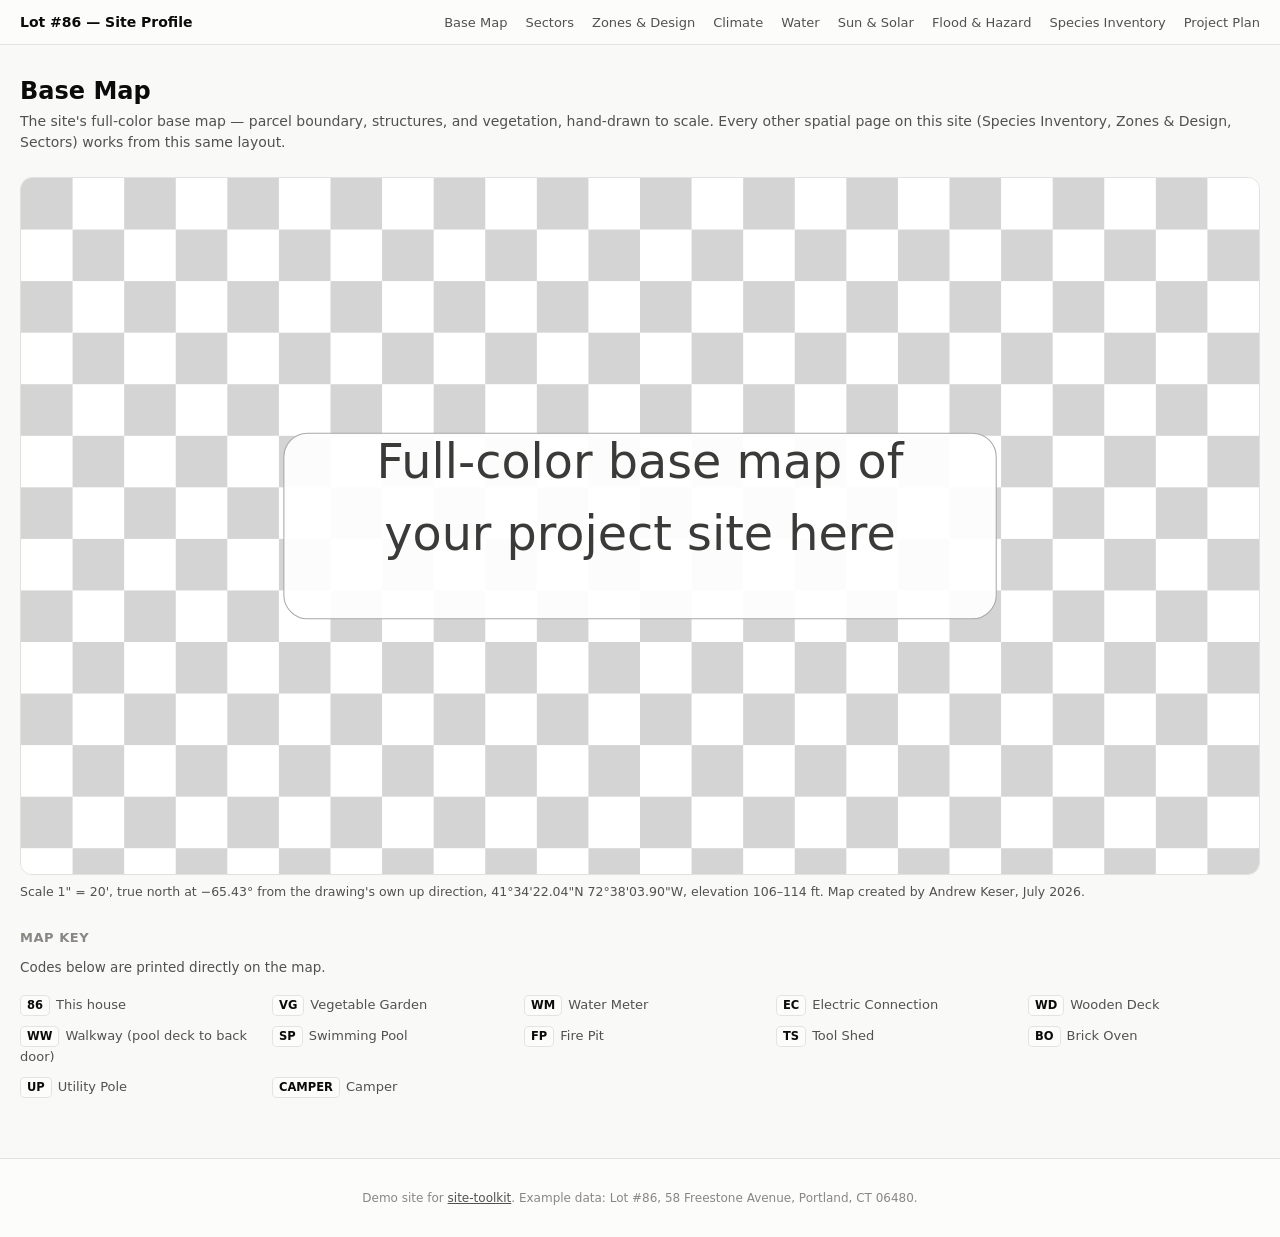
==== docs/base-map.html @ 83aee20d "Initial site-toolkit: demo microsite, tools, design-language docs, site template Extracted from the " ====
<!DOCTYPE html>
<html lang="en">
<head>
<meta charset="utf-8">
<meta name="viewport" content="width=device-width, initial-scale=1">
<title>Base Map — Lot #86</title>
<style>
  .viz-root {
    color-scheme: light;
    --surface-1: #fcfcfb; --page: #f9f9f7; --text-primary: #0b0b0b;
    --text-secondary: #52514e; --text-muted: #898781; --border: rgba(11,11,11,0.10);
    --grid: #e1e0d9;
  }
  @media (prefers-color-scheme: dark) {
    :root:not([data-theme="light"]) .viz-root {
      color-scheme: dark;
      --surface-1: #1a1a19; --page: #0d0d0d; --text-primary: #ffffff;
      --text-secondary: #c3c2b7; --text-muted: #898781; --border: rgba(255,255,255,0.10);
      --grid: #2c2c2a;
    }
  }
  :root[data-theme="dark"] .viz-root {
    color-scheme: dark;
    --surface-1: #1a1a19; --page: #0d0d0d; --text-primary: #ffffff;
    --text-secondary: #c3c2b7; --text-muted: #898781; --border: rgba(255,255,255,0.10);
    --grid: #2c2c2a;
  }
  * { box-sizing: border-box; }
  body { margin: 0; }
  .viz-root {
    font-family: system-ui, -apple-system, "Segoe UI", sans-serif;
    background: var(--page); color: var(--text-primary);
    padding: 32px 20px 60px;
  }
  .wrap { max-width: 1280px; margin: 0 auto; }
  h1 { font-size: 24px; font-weight: 600; margin: 0 0 6px; }
  .subhead { color: var(--text-secondary); font-size: 14px; line-height: 1.5; margin: 0 0 24px; }
  h2.section-head { font-size: 13px; font-weight: 600; letter-spacing: 0.04em; text-transform: uppercase; color: var(--text-muted); margin: 28px 0 12px; }
  .hero { margin-bottom: 8px; }
  .hero img { width: 100%; height: auto; border-radius: 12px; border: 1px solid var(--border); display: block; }
  .hero-caption { font-size: 12.5px; color: var(--text-secondary); margin: 8px 0 0; line-height: 1.5; }
  .legend-intro { font-size: 13.5px; color: var(--text-secondary); line-height: 1.6; margin: 0 0 16px; }
  .legend-grid { display: grid; grid-template-columns: repeat(auto-fit, minmax(200px, 1fr)); gap: 10px 20px; }
  .legend-item { font-size: 13px; color: var(--text-secondary); line-height: 1.5; }
  .legend-code { display: inline-block; min-width: 30px; padding: 1px 6px; margin-right: 6px; background: var(--surface-1); border: 1px solid var(--border); border-radius: 5px; font-weight: 600; font-size: 11.5px; color: var(--text-primary); text-align: center; }
</style>
</head>
<body>
<!-- NAV:START -->
<style>
  .site-nav {
    font-family: system-ui, -apple-system, "Segoe UI", sans-serif;
    display: flex; flex-wrap: wrap; align-items: center; justify-content: space-between;
    gap: 12px; padding: 14px 20px;
    background: #fcfcfb; border-bottom: 1px solid rgba(11,11,11,0.10);
  }
  .site-nav__brand { font-weight: 600; font-size: 14px; color: #0b0b0b; text-decoration: none; }
  .site-nav__links { display: flex; gap: 18px; flex-wrap: wrap; }
  .site-nav__links a { font-size: 13px; color: #52514e; text-decoration: none; }
  .site-nav__links a:hover { color: #0b0b0b; }
  @media (prefers-color-scheme: dark) {
    :root:not([data-theme="light"]) .site-nav { background: #1a1a19; border-bottom-color: rgba(255,255,255,0.10); }
    :root:not([data-theme="light"]) .site-nav__brand { color: #ffffff; }
    :root:not([data-theme="light"]) .site-nav__links a { color: #c3c2b7; }
    :root:not([data-theme="light"]) .site-nav__links a:hover { color: #ffffff; }
  }
  :root[data-theme="dark"] .site-nav { background: #1a1a19; border-bottom-color: rgba(255,255,255,0.10); }
  :root[data-theme="dark"] .site-nav__brand { color: #ffffff; }
  :root[data-theme="dark"] .site-nav__links a { color: #c3c2b7; }
  :root[data-theme="dark"] .site-nav__links a:hover { color: #ffffff; }
</style>
<nav class="site-nav">
  <a class="site-nav__brand" href="index.html">Lot #86 — Site Profile</a>
  <div class="site-nav__links">
    <a href="base-map.html">Base Map</a>
    <a href="sectors.html">Sectors</a>
    <a href="zones-design.html">Zones &amp; Design</a>
    <a href="climate.html">Climate</a>
    <a href="water.html">Water</a>
    <a href="sun-solar.html">Sun &amp; Solar</a>
    <a href="flood-hazard.html">Flood &amp; Hazard</a>
    <a href="species-inventory.html">Species Inventory</a>
    <a href="project-plan.html">Project Plan</a>
  </div>
</nav>
<!-- NAV:END -->
<div class="viz-root"><div class="wrap">
  <h1>Base Map</h1>
  <p class="subhead">The site's full-color base map — parcel boundary, structures, and vegetation, hand-drawn to scale. Every other spatial page on this site (Species Inventory, Zones &amp; Design, Sectors) works from this same layout.</p>

  <div class="hero">
    <img src="assets/base-map-full-color.svg" alt="Placeholder: Full-color base map of your project site here" width="1200" height="675">
    <p class="hero-caption">Scale 1"&nbsp;=&nbsp;20', true north at &minus;65.43&deg; from the drawing's own up direction, 41&deg;34'22.04"N 72&deg;38'03.90"W, elevation 106&ndash;114&nbsp;ft. Map created by Andrew Keser, July 2026.</p>
  </div>

  <h2 class="section-head">Map Key</h2>
  <p class="legend-intro">Codes below are printed directly on the map.</p>
  <div class="legend-grid">
    <div class="legend-item"><span class="legend-code">86</span>This house</div>
    <div class="legend-item"><span class="legend-code">VG</span>Vegetable Garden</div>
    <div class="legend-item"><span class="legend-code">WM</span>Water Meter</div>
    <div class="legend-item"><span class="legend-code">EC</span>Electric Connection</div>
    <div class="legend-item"><span class="legend-code">WD</span>Wooden Deck</div>
    <div class="legend-item"><span class="legend-code">WW</span>Walkway (pool deck to back door)</div>
    <div class="legend-item"><span class="legend-code">SP</span>Swimming Pool</div>
    <div class="legend-item"><span class="legend-code">FP</span>Fire Pit</div>
    <div class="legend-item"><span class="legend-code">TS</span>Tool Shed</div>
    <div class="legend-item"><span class="legend-code">BO</span>Brick Oven</div>
    <div class="legend-item"><span class="legend-code">UP</span>Utility Pole</div>
    <div class="legend-item"><span class="legend-code">CAMPER</span>Camper</div>
  </div>
</div></div>
<!-- FOOTER:START -->
<style>
  .site-footer {
    font-family: system-ui, -apple-system, "Segoe UI", sans-serif;
    padding: 20px; text-align: center;
    font-size: 12px; color: #898781;
    background: #fcfcfb; border-top: 1px solid rgba(11,11,11,0.10);
  }
  .site-footer a { color: #52514e; }
  @media (prefers-color-scheme: dark) {
    :root:not([data-theme="light"]) .site-footer { background: #1a1a19; border-top-color: rgba(255,255,255,0.10); }
    :root:not([data-theme="light"]) .site-footer a { color: #c3c2b7; }
  }
  :root[data-theme="dark"] .site-footer { background: #1a1a19; border-top-color: rgba(255,255,255,0.10); }
  :root[data-theme="dark"] .site-footer a { color: #c3c2b7; }
</style>
<footer class="site-footer">
  <p>Demo site for <a href="https://github.com/keser/site-toolkit">site-toolkit</a>.
    Example data: Lot #86, 58 Freestone Avenue, Portland, CT 06480.</p>
</footer>
<!-- FOOTER:END -->
</body>
</html>
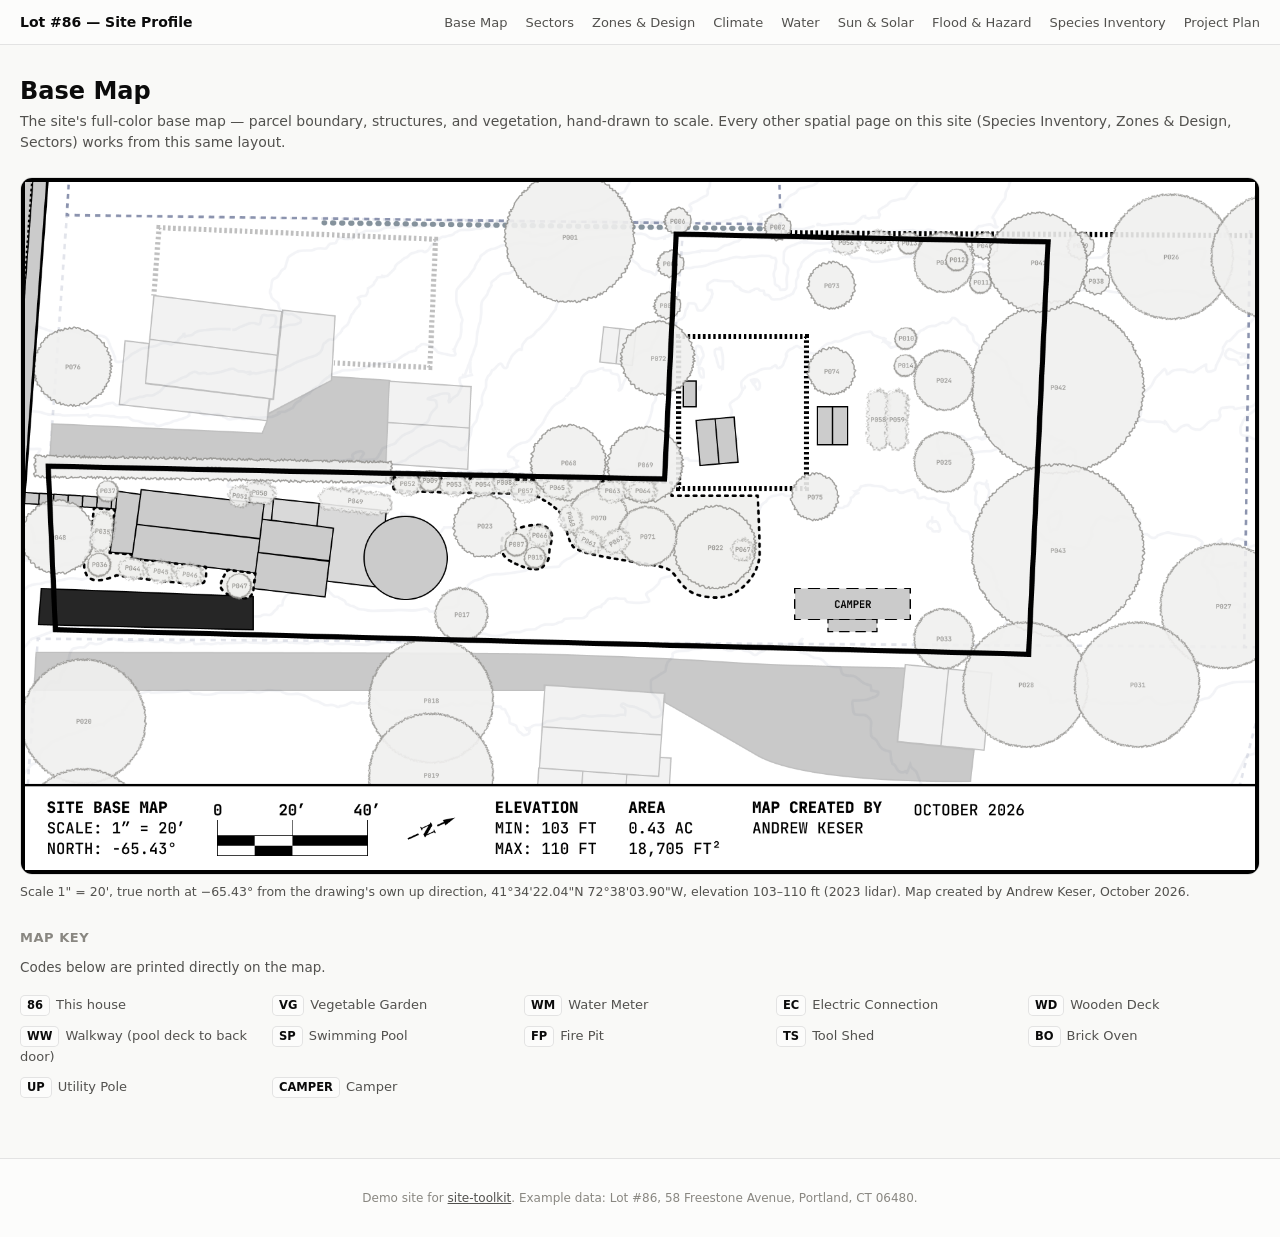
==== commit e8b2bcfe: "Microsite: real Lot 86 imagery (base map, zone maps, sector compass, parcel aerial, species photos);" ====
--- a/docs/base-map.html
+++ b/docs/base-map.html
@@ -89,8 +89,8 @@
   <p class="subhead">The site's full-color base map — parcel boundary, structures, and vegetation, hand-drawn to scale. Every other spatial page on this site (Species Inventory, Zones &amp; Design, Sectors) works from this same layout.</p>
 
   <div class="hero">
-    <img src="assets/base-map-full-color.svg" alt="Placeholder: Full-color base map of your project site here" width="1200" height="675">
-    <p class="hero-caption">Scale 1"&nbsp;=&nbsp;20', true north at &minus;65.43&deg; from the drawing's own up direction, 41&deg;34'22.04"N 72&deg;38'03.90"W, elevation 106&ndash;114&nbsp;ft. Map created by Andrew Keser, July 2026.</p>
+    <img src="assets/base-map.png" alt="Lot 86 site base map: lot line, structures and every mapped plant, 1 inch = 20 feet" width="1920" height="1080">
+    <p class="hero-caption">Scale 1"&nbsp;=&nbsp;20', true north at &minus;65.43&deg; from the drawing's own up direction, 41&deg;34'22.04"N 72&deg;38'03.90"W, elevation 103&ndash;110&nbsp;ft (2023 lidar). Map created by Andrew Keser, October 2026.</p>
   </div>
 
   <h2 class="section-head">Map Key</h2>
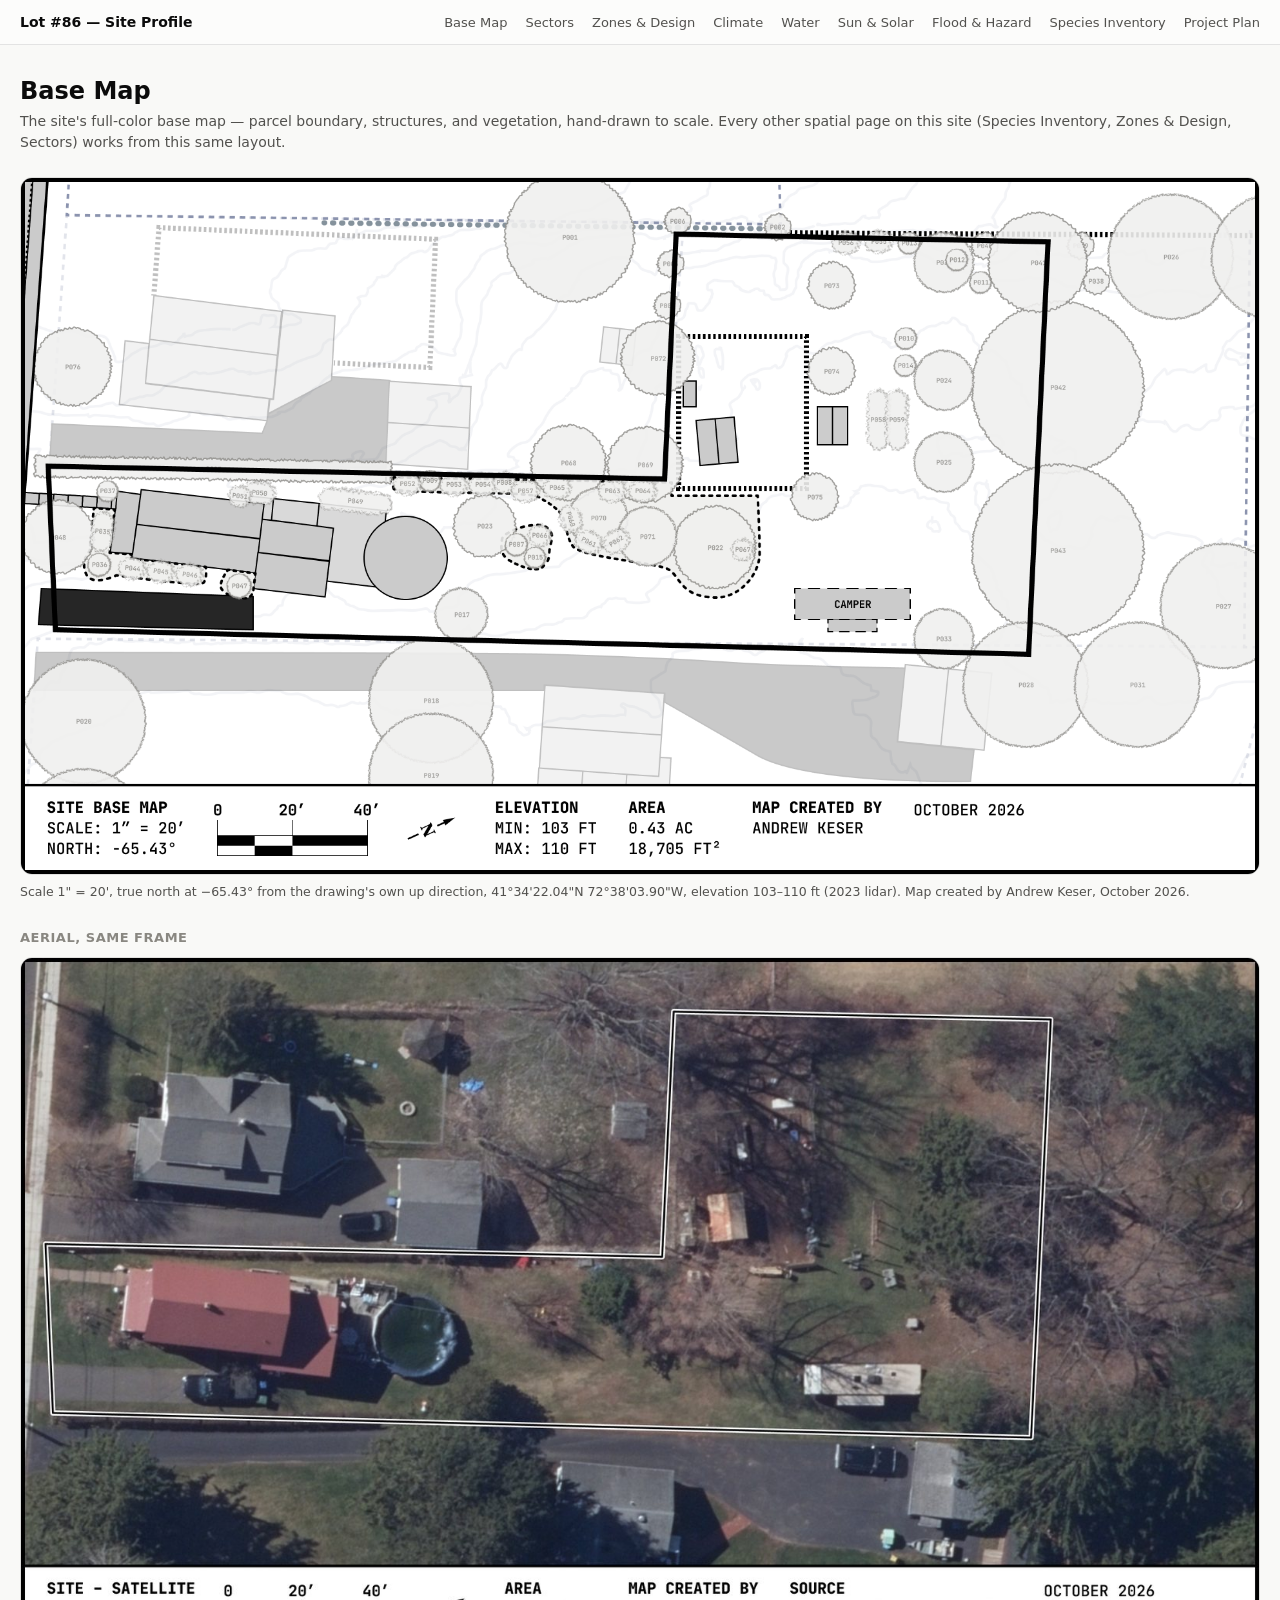
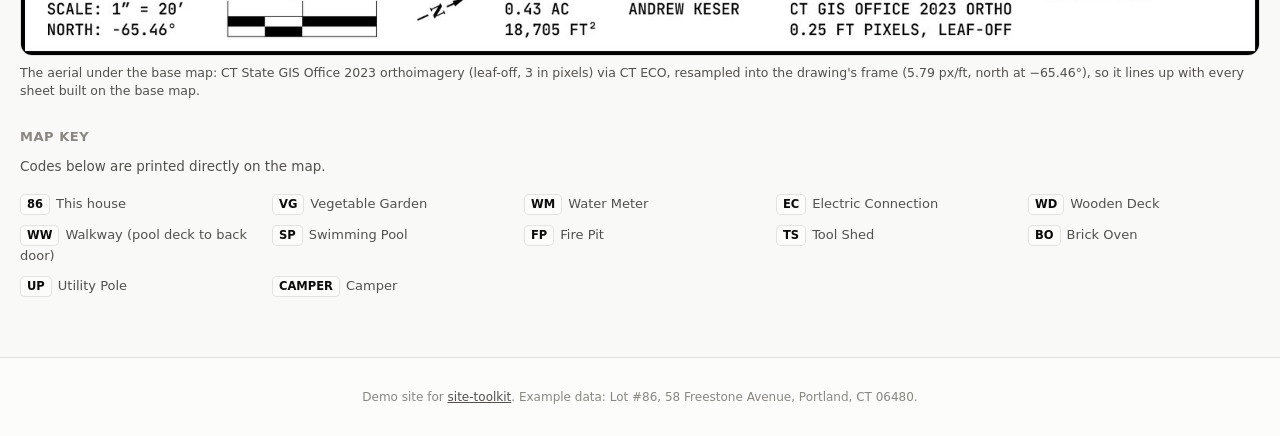
==== commit a0ab1728: "Microsite: publish the site, regional and terrain context maps Base map page gains R1, the 2023 aeri" ====
--- a/docs/base-map.html
+++ b/docs/base-map.html
@@ -93,6 +93,12 @@
     <p class="hero-caption">Scale 1"&nbsp;=&nbsp;20', true north at &minus;65.43&deg; from the drawing's own up direction, 41&deg;34'22.04"N 72&deg;38'03.90"W, elevation 103&ndash;110&nbsp;ft (2023 lidar). Map created by Andrew Keser, October 2026.</p>
   </div>
 
+  <h2 class="section-head">Aerial, Same Frame</h2>
+  <div class="hero">
+    <a href="assets/context-site.jpg" title="Open the full-size map"><img src="assets/context-site.jpg" alt="2023 leaf-off aerial of Lot 86 in the base map's frame and rotation, with the lot line" width="1600" height="900"></a>
+    <p class="hero-caption">The aerial under the base map: CT State GIS Office 2023 orthoimagery (leaf-off, 3&nbsp;in pixels) via CT ECO, resampled into the drawing's frame (5.79&nbsp;px/ft, north at &minus;65.46&deg;), so it lines up with every sheet built on the base map.</p>
+  </div>
+
   <h2 class="section-head">Map Key</h2>
   <p class="legend-intro">Codes below are printed directly on the map.</p>
   <div class="legend-grid">
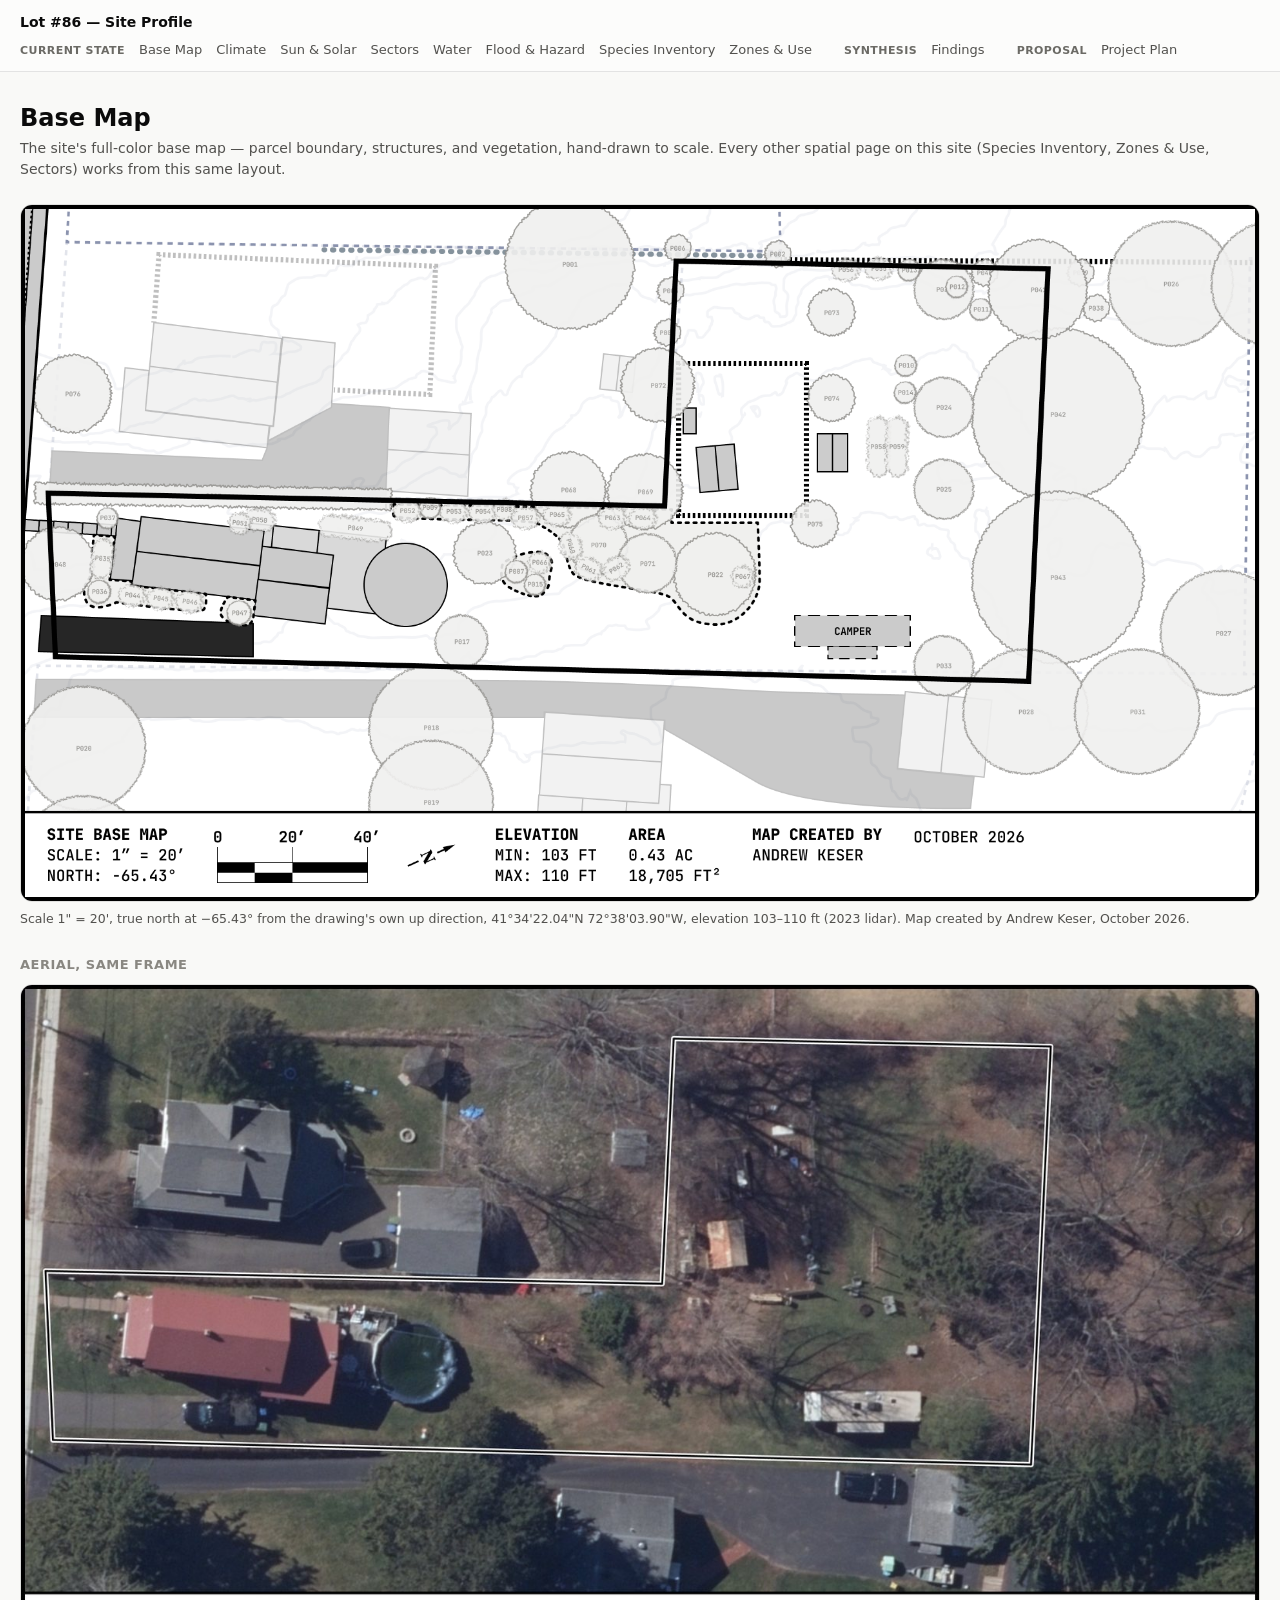
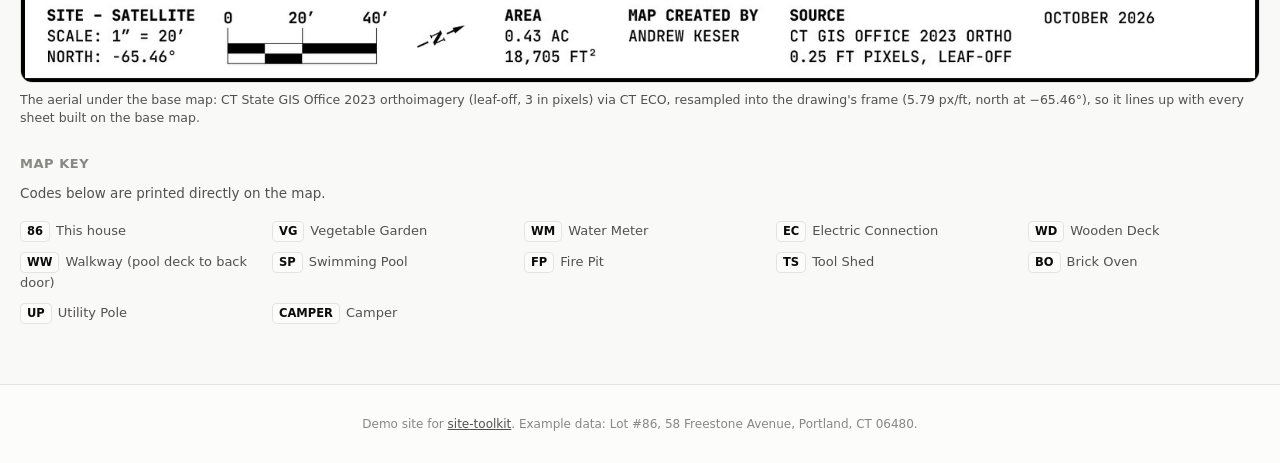
==== commit e42fa7dc: "Organize the profile as current state, synthesis, proposal Each current-state page ends with Finding" ====
--- a/docs/base-map.html
+++ b/docs/base-map.html
@@ -55,38 +55,52 @@
     background: #fcfcfb; border-bottom: 1px solid rgba(11,11,11,0.10);
   }
   .site-nav__brand { font-weight: 600; font-size: 14px; color: #0b0b0b; text-decoration: none; }
-  .site-nav__links { display: flex; gap: 18px; flex-wrap: wrap; }
+  .site-nav__links { display: flex; gap: 10px 32px; flex-wrap: wrap; }
   .site-nav__links a { font-size: 13px; color: #52514e; text-decoration: none; }
   .site-nav__links a:hover { color: #0b0b0b; }
+  .site-nav__group { display: flex; flex-wrap: wrap; align-items: baseline; gap: 6px 14px; }
+  .site-nav__label { font-size: 11px; font-weight: 700; letter-spacing: 0.04em; text-transform: uppercase; color: #6b6a65; }
   @media (prefers-color-scheme: dark) {
     :root:not([data-theme="light"]) .site-nav { background: #1a1a19; border-bottom-color: rgba(255,255,255,0.10); }
     :root:not([data-theme="light"]) .site-nav__brand { color: #ffffff; }
     :root:not([data-theme="light"]) .site-nav__links a { color: #c3c2b7; }
     :root:not([data-theme="light"]) .site-nav__links a:hover { color: #ffffff; }
+    :root:not([data-theme="light"]) .site-nav__label { color: #a3a29a; }
   }
   :root[data-theme="dark"] .site-nav { background: #1a1a19; border-bottom-color: rgba(255,255,255,0.10); }
   :root[data-theme="dark"] .site-nav__brand { color: #ffffff; }
   :root[data-theme="dark"] .site-nav__links a { color: #c3c2b7; }
   :root[data-theme="dark"] .site-nav__links a:hover { color: #ffffff; }
+  :root[data-theme="dark"] .site-nav__label { color: #a3a29a; }
 </style>
 <nav class="site-nav">
   <a class="site-nav__brand" href="index.html">Lot #86 — Site Profile</a>
   <div class="site-nav__links">
-    <a href="base-map.html">Base Map</a>
-    <a href="sectors.html">Sectors</a>
-    <a href="zones-design.html">Zones &amp; Design</a>
-    <a href="climate.html">Climate</a>
-    <a href="water.html">Water</a>
-    <a href="sun-solar.html">Sun &amp; Solar</a>
-    <a href="flood-hazard.html">Flood &amp; Hazard</a>
-    <a href="species-inventory.html">Species Inventory</a>
-    <a href="project-plan.html">Project Plan</a>
+    <div class="site-nav__group">
+      <span class="site-nav__label">Current state</span>
+      <a href="base-map.html">Base Map</a>
+      <a href="climate.html">Climate</a>
+      <a href="sun-solar.html">Sun &amp; Solar</a>
+      <a href="sectors.html">Sectors</a>
+      <a href="water.html">Water</a>
+      <a href="flood-hazard.html">Flood &amp; Hazard</a>
+      <a href="species-inventory.html">Species Inventory</a>
+      <a href="zones-design.html">Zones &amp; Use</a>
+    </div>
+    <div class="site-nav__group">
+      <span class="site-nav__label">Synthesis</span>
+      <a href="synthesis.html">Findings</a>
+    </div>
+    <div class="site-nav__group">
+      <span class="site-nav__label">Proposal</span>
+      <a href="project-plan.html">Project Plan</a>
+    </div>
   </div>
 </nav>
 <!-- NAV:END -->
 <div class="viz-root"><div class="wrap">
   <h1>Base Map</h1>
-  <p class="subhead">The site's full-color base map — parcel boundary, structures, and vegetation, hand-drawn to scale. Every other spatial page on this site (Species Inventory, Zones &amp; Design, Sectors) works from this same layout.</p>
+  <p class="subhead">The site's full-color base map — parcel boundary, structures, and vegetation, hand-drawn to scale. Every other spatial page on this site (Species Inventory, Zones &amp; Use, Sectors) works from this same layout.</p>
 
   <div class="hero">
     <img src="assets/base-map.png" alt="Lot 86 site base map: lot line, structures and every mapped plant, 1 inch = 20 feet" width="1920" height="1080">
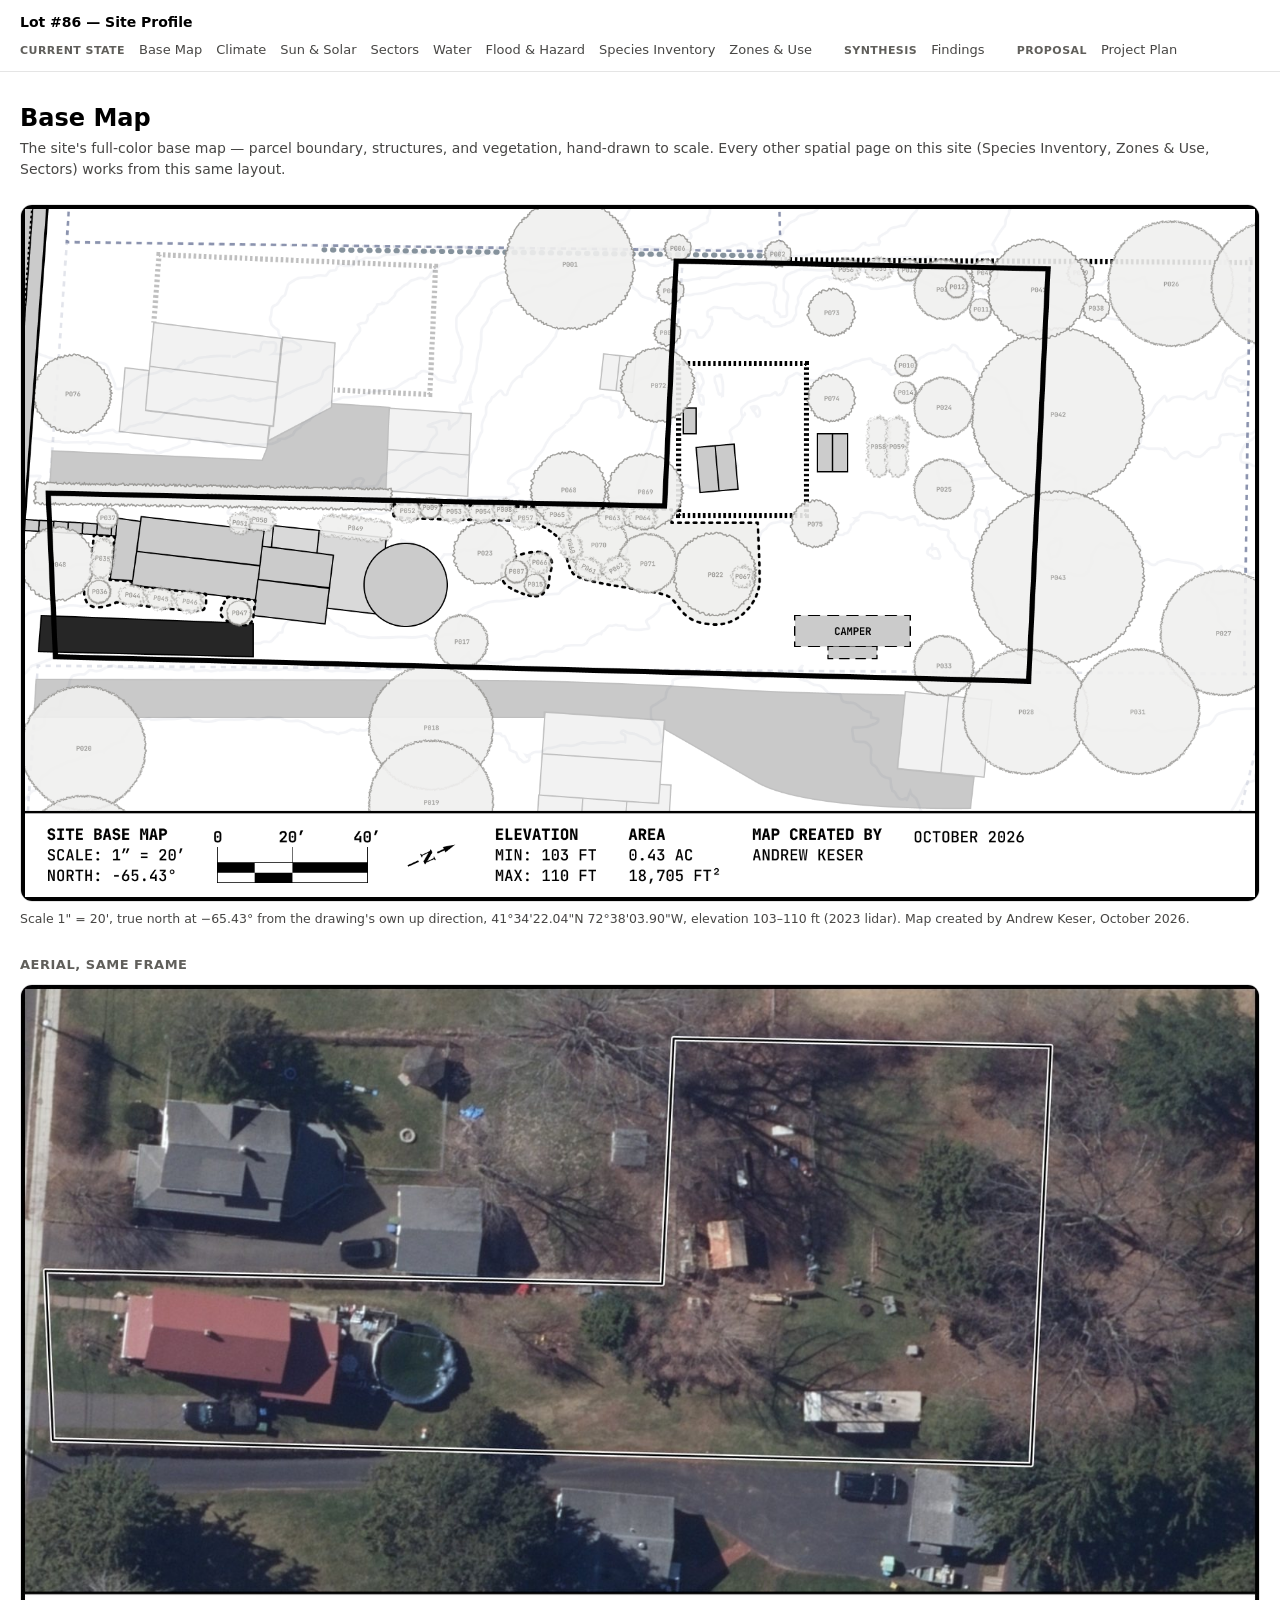
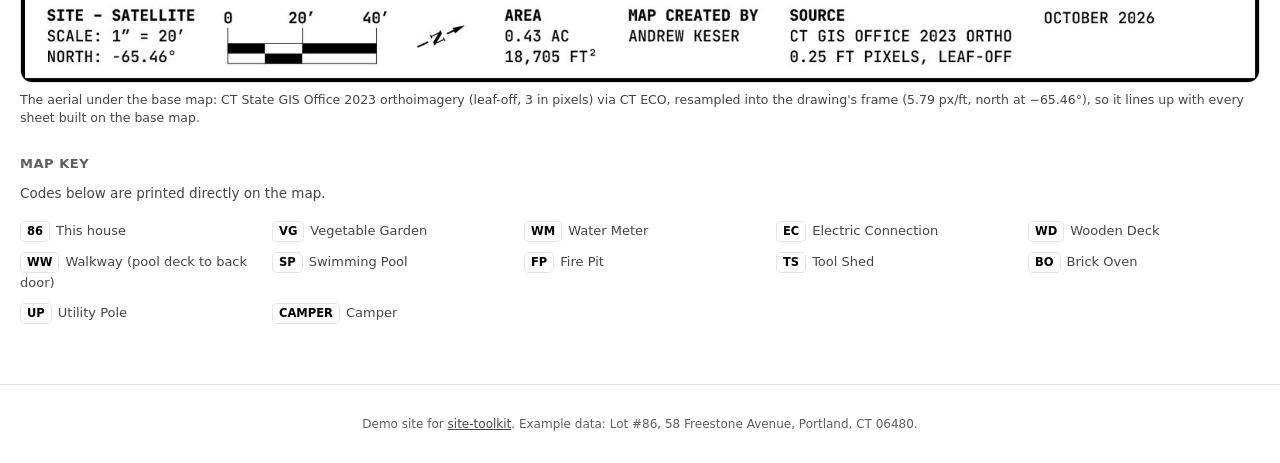
==== commit 143d9218: "Page tokens: microsite chrome and status colors resolve to Ramps - New Figma "Page" collection mirro" ====
--- a/docs/base-map.html
+++ b/docs/base-map.html
@@ -4,27 +4,8 @@
 <meta charset="utf-8">
 <meta name="viewport" content="width=device-width, initial-scale=1">
 <title>Base Map — Lot #86</title>
+<link rel="stylesheet" href="assets/page-tokens.css">
 <style>
-  .viz-root {
-    color-scheme: light;
-    --surface-1: #fcfcfb; --page: #f9f9f7; --text-primary: #0b0b0b;
-    --text-secondary: #52514e; --text-muted: #898781; --border: rgba(11,11,11,0.10);
-    --grid: #e1e0d9;
-  }
-  @media (prefers-color-scheme: dark) {
-    :root:not([data-theme="light"]) .viz-root {
-      color-scheme: dark;
-      --surface-1: #1a1a19; --page: #0d0d0d; --text-primary: #ffffff;
-      --text-secondary: #c3c2b7; --text-muted: #898781; --border: rgba(255,255,255,0.10);
-      --grid: #2c2c2a;
-    }
-  }
-  :root[data-theme="dark"] .viz-root {
-    color-scheme: dark;
-    --surface-1: #1a1a19; --page: #0d0d0d; --text-primary: #ffffff;
-    --text-secondary: #c3c2b7; --text-muted: #898781; --border: rgba(255,255,255,0.10);
-    --grid: #2c2c2a;
-  }
   * { box-sizing: border-box; }
   body { margin: 0; }
   .viz-root {
@@ -52,26 +33,14 @@
     font-family: system-ui, -apple-system, "Segoe UI", sans-serif;
     display: flex; flex-wrap: wrap; align-items: center; justify-content: space-between;
     gap: 12px; padding: 14px 20px;
-    background: #fcfcfb; border-bottom: 1px solid rgba(11,11,11,0.10);
+    background: var(--surface-1); border-bottom: 1px solid var(--border);
   }
-  .site-nav__brand { font-weight: 600; font-size: 14px; color: #0b0b0b; text-decoration: none; }
+  .site-nav__brand { font-weight: 600; font-size: 14px; color: var(--text-primary); text-decoration: none; }
   .site-nav__links { display: flex; gap: 10px 32px; flex-wrap: wrap; }
-  .site-nav__links a { font-size: 13px; color: #52514e; text-decoration: none; }
-  .site-nav__links a:hover { color: #0b0b0b; }
+  .site-nav__links a { font-size: 13px; color: var(--text-secondary); text-decoration: none; }
+  .site-nav__links a:hover { color: var(--text-primary); }
   .site-nav__group { display: flex; flex-wrap: wrap; align-items: baseline; gap: 6px 14px; }
-  .site-nav__label { font-size: 11px; font-weight: 700; letter-spacing: 0.04em; text-transform: uppercase; color: #6b6a65; }
-  @media (prefers-color-scheme: dark) {
-    :root:not([data-theme="light"]) .site-nav { background: #1a1a19; border-bottom-color: rgba(255,255,255,0.10); }
-    :root:not([data-theme="light"]) .site-nav__brand { color: #ffffff; }
-    :root:not([data-theme="light"]) .site-nav__links a { color: #c3c2b7; }
-    :root:not([data-theme="light"]) .site-nav__links a:hover { color: #ffffff; }
-    :root:not([data-theme="light"]) .site-nav__label { color: #a3a29a; }
-  }
-  :root[data-theme="dark"] .site-nav { background: #1a1a19; border-bottom-color: rgba(255,255,255,0.10); }
-  :root[data-theme="dark"] .site-nav__brand { color: #ffffff; }
-  :root[data-theme="dark"] .site-nav__links a { color: #c3c2b7; }
-  :root[data-theme="dark"] .site-nav__links a:hover { color: #ffffff; }
-  :root[data-theme="dark"] .site-nav__label { color: #a3a29a; }
+  .site-nav__label { font-size: 11px; font-weight: 700; letter-spacing: 0.04em; text-transform: uppercase; color: var(--text-muted); }
 </style>
 <nav class="site-nav">
   <a class="site-nav__brand" href="index.html">Lot #86 — Site Profile</a>
@@ -135,16 +104,10 @@
   .site-footer {
     font-family: system-ui, -apple-system, "Segoe UI", sans-serif;
     padding: 20px; text-align: center;
-    font-size: 12px; color: #898781;
-    background: #fcfcfb; border-top: 1px solid rgba(11,11,11,0.10);
+    font-size: 12px; color: var(--text-muted);
+    background: var(--surface-1); border-top: 1px solid var(--border);
   }
-  .site-footer a { color: #52514e; }
-  @media (prefers-color-scheme: dark) {
-    :root:not([data-theme="light"]) .site-footer { background: #1a1a19; border-top-color: rgba(255,255,255,0.10); }
-    :root:not([data-theme="light"]) .site-footer a { color: #c3c2b7; }
-  }
-  :root[data-theme="dark"] .site-footer { background: #1a1a19; border-top-color: rgba(255,255,255,0.10); }
-  :root[data-theme="dark"] .site-footer a { color: #c3c2b7; }
+  .site-footer a { color: var(--text-secondary); }
 </style>
 <footer class="site-footer">
   <p>Demo site for <a href="https://github.com/keser/site-toolkit">site-toolkit</a>.
--- a/docs/assets/page-tokens.css
+++ b/docs/assets/page-tokens.css
@@ -0,0 +1,77 @@
+/* Page tokens — mirrors the Site Toolkit Design Language "Page" collection (page chrome and status
+   chips). Values live in design-language/tokens/page.json as Ramps steps; copied by hand,
+   guarded by tools/check_chart_tokens.py tokens.
+   Spec: design-language/specs/2026-10-25-page-tokens-design.md
+   Set on :root so the nav and footer partials, which sit outside .viz-root, share them. */
+
+:root {
+  color-scheme: light;
+  --page: #ffffff;
+  --surface-1: #ffffff;
+  --badge-bg: #f0f0ee;
+  --text-primary: #000000;
+  --text-secondary: #474644;
+  --text-muted: #605f5b;
+  --text-on-fill: #1a1a19;
+  --grid: #e0dfdd;
+  --baseline: #cbcac7;
+  --border: #0000001a;
+  --accent: #d75509;
+  --status-good: #516920;
+  --status-good-bg: #eaf5da;
+  --status-active: #3353c1;
+  --status-active-bg: #eaf0ff;
+  --status-hold: #725d00;
+  --status-hold-bg: #fcf0c9;
+  --status-serious: #ad1e26;
+  --status-serious-bg: #ffebe9;
+  --status-pending-bg: #f0f0ee;
+}
+@media (prefers-color-scheme: dark) {
+  :root:where(:not([data-theme="light"])) {
+    color-scheme: dark;
+    --page: #000000;
+    --surface-1: #1a1a19;
+    --badge-bg: #2e2e2c;
+    --text-primary: #ffffff;
+    --text-secondary: #cbcac7;
+    --text-muted: #b1afac;
+    --text-on-fill: #1a1a19;
+    --grid: #2e2e2c;
+    --baseline: #474644;
+    --border: #ffffff1a;
+    --accent: #f66d1e;
+    --status-good: #bed49c;
+    --status-good-bg: #263307;
+    --status-active: #b4caff;
+    --status-active-bg: #142668;
+    --status-hold: #e2c975;
+    --status-hold-bg: #382d00;
+    --status-serious: #ffb5ae;
+    --status-serious-bg: #5b030b;
+    --status-pending-bg: #2e2e2c;
+  }
+}
+:root[data-theme="dark"] {
+  color-scheme: dark;
+  --page: #000000;
+  --surface-1: #1a1a19;
+  --badge-bg: #2e2e2c;
+  --text-primary: #ffffff;
+  --text-secondary: #cbcac7;
+  --text-muted: #b1afac;
+  --text-on-fill: #1a1a19;
+  --grid: #2e2e2c;
+  --baseline: #474644;
+  --border: #ffffff1a;
+  --accent: #f66d1e;
+  --status-good: #bed49c;
+  --status-good-bg: #263307;
+  --status-active: #b4caff;
+  --status-active-bg: #142668;
+  --status-hold: #e2c975;
+  --status-hold-bg: #382d00;
+  --status-serious: #ffb5ae;
+  --status-serious-bg: #5b030b;
+  --status-pending-bg: #2e2e2c;
+}
